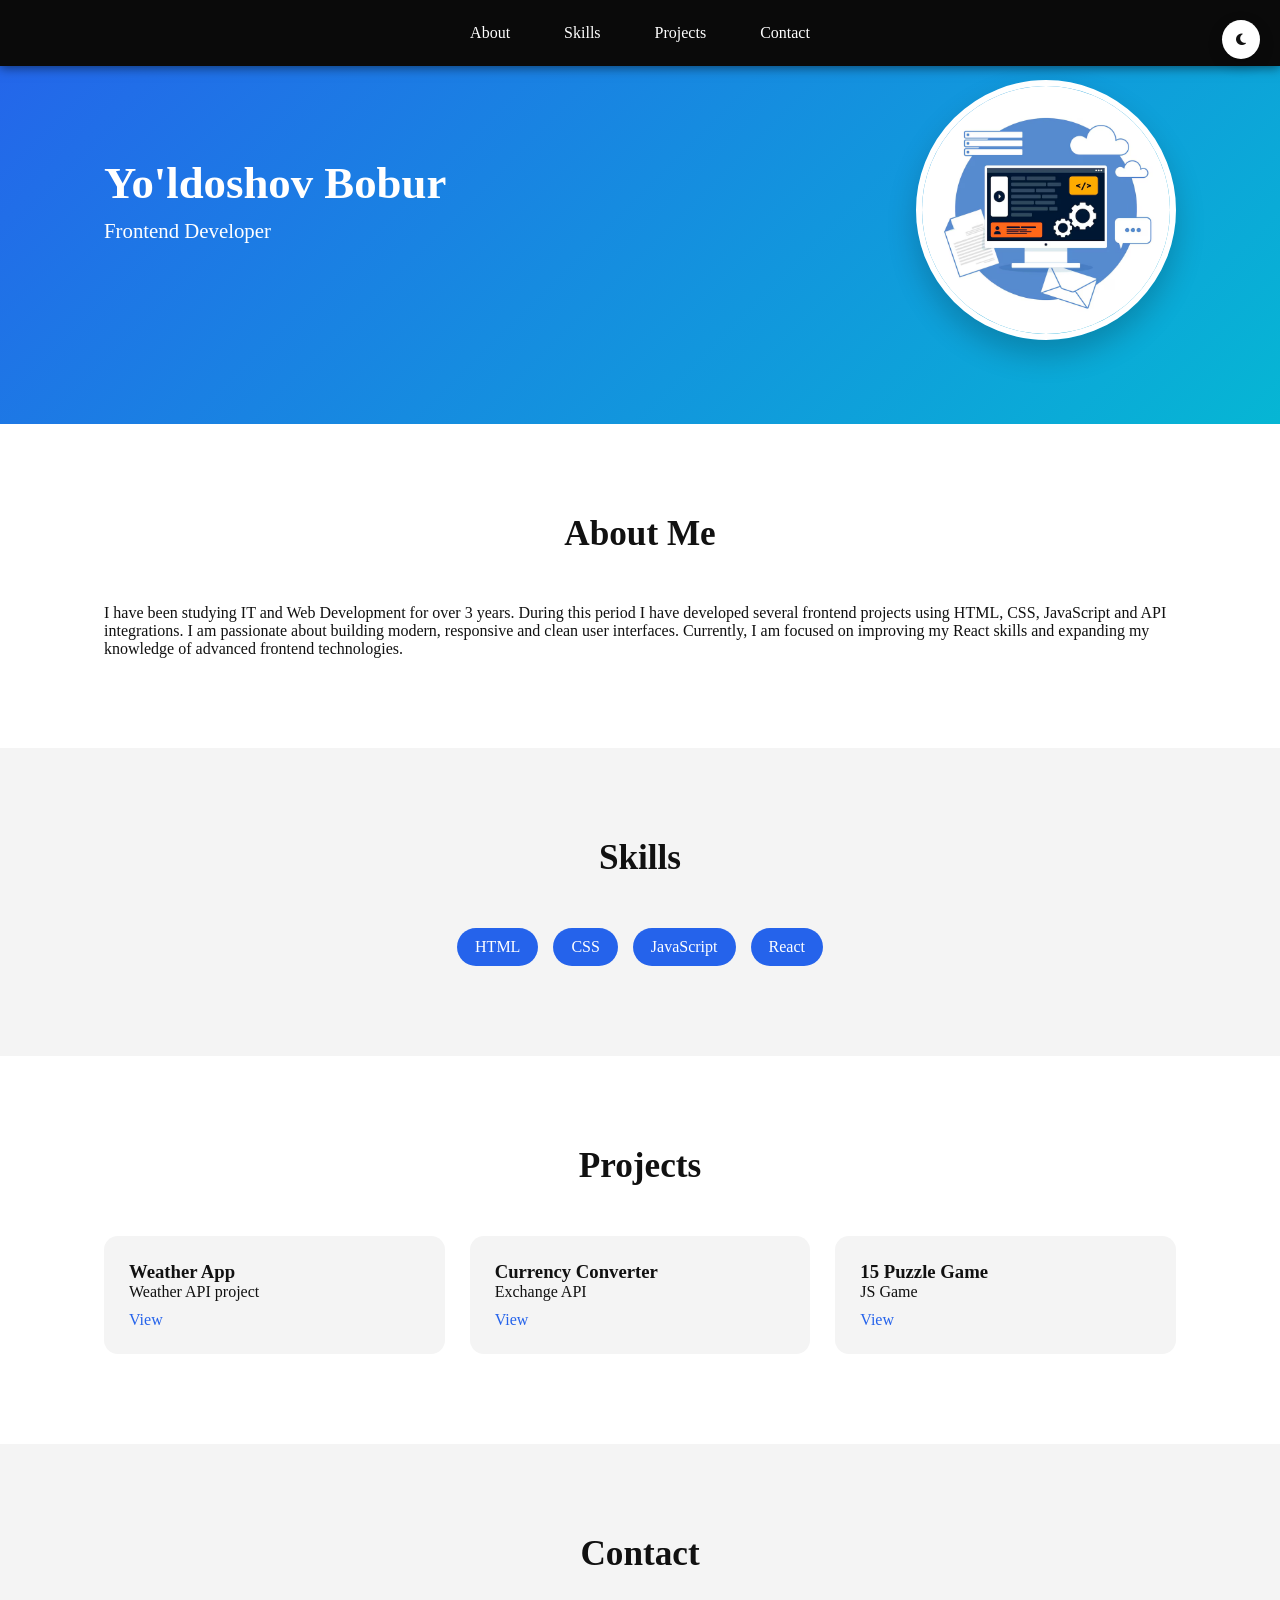
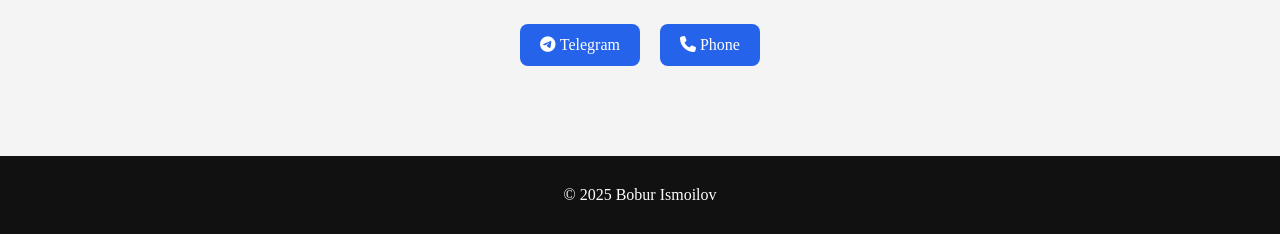
==== index.html @ cb49cace "Add files via upload" ====
<!DOCTYPE html>
<html lang="en">

<head>
    <meta charset="UTF-8">
    <meta name="viewport" content="width=device-width, initial-scale=1.0">

    <title>Bobur Ismoilov | Frontend Developer</title>

    <link rel="stylesheet" href="https://cdnjs.cloudflare.com/ajax/libs/font-awesome/6.4.0/css/all.min.css">

    <link rel="stylesheet" href="style.css">
</head>

<body>

    <header class="hero">

        <div class="container hero-content">

            <div class="hero-text">
                <h1>Yo'ldoshov Bobur</h1>
                <p>Frontend Developer</p>

                <nav>
                    <a href="#about">About</a>
                    <a href="#skills">Skills</a>
                    <a href="#projects">Projects</a>
                    <a href="#contact">Contact</a>
                </nav>

                <button id="themeToggle" class="theme-btn">
                    <i class="fas fa-moon"></i>
                </button>
            </div>

            <div class="hero-image-container">
                <img src="foritprofil.avif" alt="profile">
            </div>

        </div>
    </header>


    <section id="about" class="section reveal">
        <div class="container">
            <h2>About Me</h2>

            <p>
                I have been studying IT and Web Development for over 3 years.
                During this period I have developed several frontend projects using HTML, CSS,
                JavaScript and API integrations. I am passionate about building modern,
                responsive and clean user interfaces. Currently, I am focused on improving my
                React skills and expanding my knowledge of advanced frontend technologies.

        </div>
    </section>


    <section id="skills" class="section bg reveal">
        <div class="container">

            <h2>Skills</h2>

            <ul class="skills">
                <li>HTML</li>
                <li>CSS</li>
                <li>JavaScript</li>
                <li>React</li>
            </ul>

        </div>
    </section>


    <section id="projects" class="section reveal">
        <div class="container">

            <h2>Projects</h2>

            <div class="projects">

                <div class="project-card">
                    <h3>Weather App</h3>
                    <p>Weather API project</p>
                    <a href="weather.html">View</a>
                </div>

                <div class="project-card">
                    <h3>Currency Converter</h3>
                    <p>Exchange API</p>
                    <a href="valute.html">View</a>
                </div>

                <div class="project-card">
                    <h3>15 Puzzle Game</h3>
                    <p>JS Game</p>
                    <a href="16game.html">View</a>
                </div>

            </div>

        </div>
    </section>


    <section id="contact" class="section bg reveal">
        <div class="container">

            <h2>Contact</h2>

            <div class="contact-links">
                <a href="https://t.me/ismo1lov_o17">
                    <i class="fab fa-telegram"></i> Telegram
                </a>

                <a href="tel:+998770189612">
                    <i class="fas fa-phone"></i> Phone
                </a>
            </div>

        </div>
    </section>


    <footer class="footer">
        <p>© 2025 Bobur Ismoilov</p>
    </footer>

    <script src="script.js"></script>
</body>

</html>
---- style.css ----
/* RESET */
* {
	margin: 0;
	padding: 0;
	box-sizing: border-box;
}

:root {
	--bg: #ffffff;
	--text: #111;
	--card: #f4f4f4;
	--main: #2563eb;
}

/* DARK MODE */
body.dark {
	--bg: #0f172a;
	--text: #e5e7eb;
	--card: #1e293b;
}

body {
	font-family: Segoe UI;
	background: var(--bg);
	color: var(--text);
	transition: 0.4s;
}

/* CONTAINER */
.container {
	width: 90%;
	max-width: 1200px;
	margin: auto;
	padding: 0 40px;
}

/* HERO */
.hero {
	background: linear-gradient(135deg, #2563eb, #06b6d4);
	color: white;
	padding: 80px 0;
}

.hero-content {
	display: flex;
	align-items: center;
	justify-content: space-between;
	gap: 40px;
}

.hero h1 {
	font-size: 2.8rem;
	margin-bottom: 10px;
}

.hero p {
	font-size: 1.3rem;
	margin-bottom: 25px;
}
/*  Navbar  */
.hero nav {
	position: fixed;
	top: 0;
	left: 0;
	width: 100%;
	background-color: #0a0a0a;
	display: flex;
	justify-content: center; /* Linklar markazga */
	align-items: center;
	padding: 1rem 40px;
	z-index: 1000;
	box-shadow: 0 2px 10px rgba(0, 0, 0, 0.5);
}
/* NAV LINKS */
.hero nav a {
	color: white;
	text-decoration: none;
	font-weight: 500;
	margin: 0 15px; /* linklar orasidagi masofa */
	padding: 8px 12px; /* klik qilish uchun joy */
	transition: 0.3s;
}

.hero nav a:hover {
	background: rgba(255, 255, 255, 0.1);
	border-radius: 6px;
}

/* IMAGE */
.hero-image-container img {
	width: 260px;
	height: 260px;
	object-fit: cover;
	border-radius: 50%;
	border: 6px solid white;
	box-shadow: 0 15px 30px rgba(0, 0, 0, 0.2);
}

/* THEME BUTTON */
.theme-btn {
	position: fixed; /* Ekran bilan birga turadi */
	top: 20px;
	right: 20px;
	z-index: 2000; /* nav ustidan turishi uchun yuqori qiymat */
	border: none;
	padding: 12px 14px;
	border-radius: 50%;
	cursor: pointer;
	background: #ffffff;
	color: #111;
	box-shadow: 0 5px 15px rgba(0, 0, 0, 0.2);
	transition: 0.3s;
}

.theme-btn:hover {
	transform: scale(1.1);
}
/* SECTIONS */
.section {
	padding: 90px 0;
}

.section h2 {
	text-align: center;
	margin-bottom: 50px;
	font-size: 2.2rem;
}

.bg {
	background: var(--card);
}

/* SKILLS */
.skills {
	display: flex;
	gap: 15px;
	justify-content: center;
	list-style: none;
}

.skills li {
	background: var(--main);
	color: white;
	padding: 10px 18px;
	border-radius: 20px;
}

/* PROJECTS */
.projects {
	display: grid;
	grid-template-columns: repeat(auto-fit, minmax(260px, 1fr));
	gap: 25px;
}

.project-card {
	background: var(--card);
	padding: 25px;
	border-radius: 14px;
	transition: 0.3s;
}

.project-card:hover {
	transform: translateY(-10px);
	box-shadow: 0 20px 30px rgba(0, 0, 0, 0.15);
}

.project-card a {
	display: inline-block;
	margin-top: 10px;
	color: var(--main);
	text-decoration: none;
}

/* CONTACT */
.contact-links {
	display: flex;
	justify-content: center;
	gap: 20px;
	flex-wrap: wrap;
}

.contact-links a {
	background: var(--main);
	color: white;
	padding: 12px 20px;
	border-radius: 8px;
	text-decoration: none;
}

/* FOOTER */
.footer {
	text-align: center;
	padding: 30px;
	background: #111;
	color: white;
}

/* SCROLL ANIMATION */
.reveal {
	opacity: 0;
	transform: translateY(40px);
	transition: 1s;
}

.reveal.active {
	opacity: 1;
	transform: translateY(0);
}

/* RESPONSIVE */
@media (max-width: 768px) {
	.hero-content {
		flex-direction: column;
		text-align: center;
	}

	.container {
		padding: 0 20px;
	}

	.hero-image-container img {
		width: 200px;
		height: 200px;
	}
}
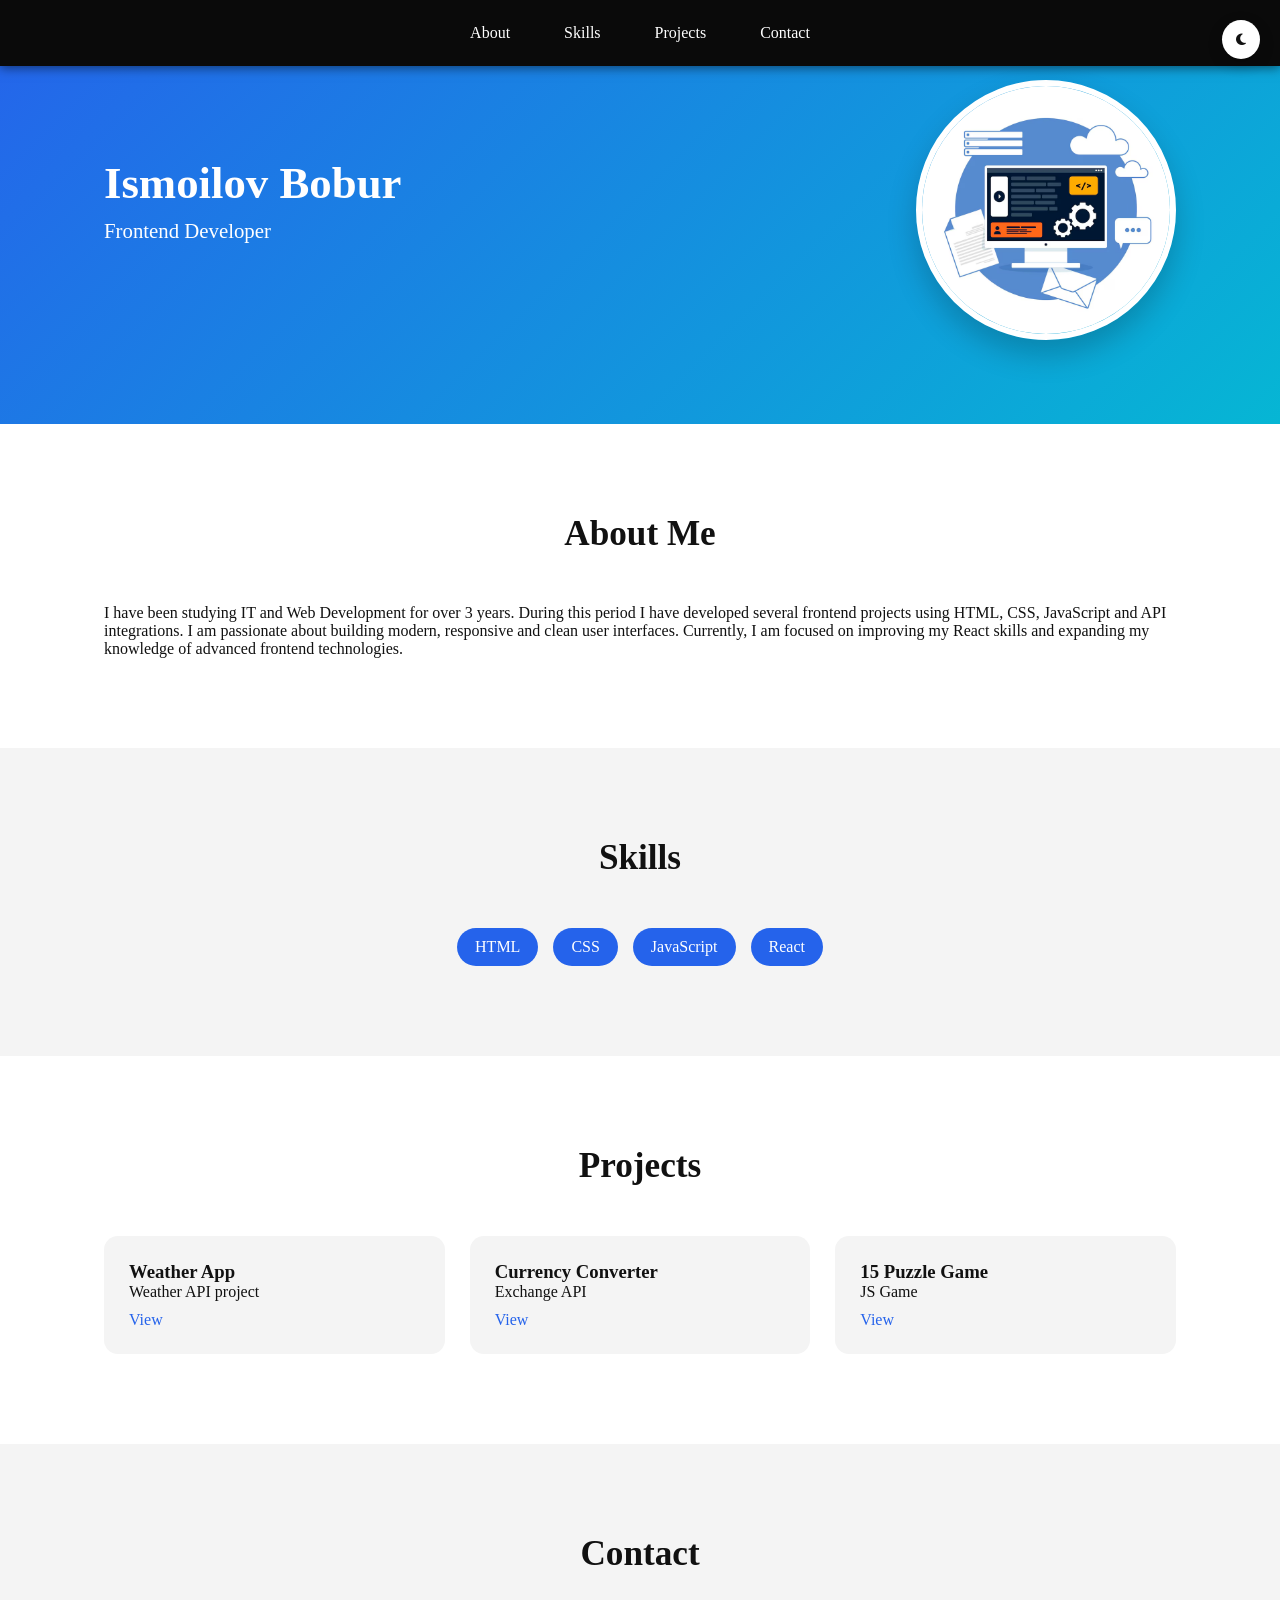
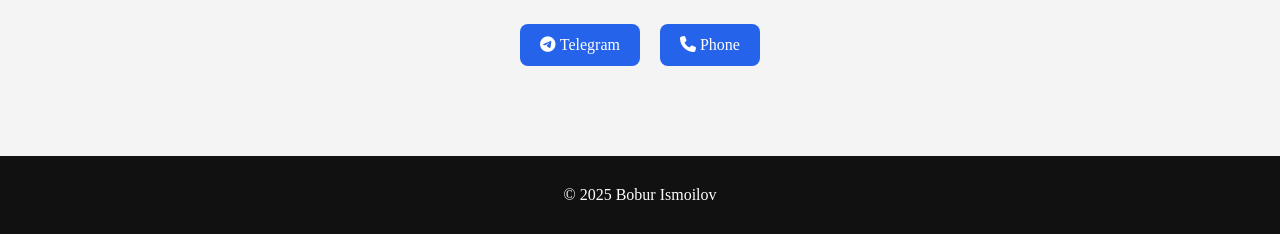
==== commit 18b78ef5: "Update index.html" ====
--- a/index.html
+++ b/index.html
@@ -19,7 +19,7 @@
         <div class="container hero-content">
 
             <div class="hero-text">
-                <h1>Yo'ldoshov Bobur</h1>
+                <h1>Ismoilov Bobur</h1>
                 <p>Frontend Developer</p>
 
                 <nav>
@@ -130,4 +130,5 @@
     <script src="script.js"></script>
 </body>
 
-</html>+
+</html>
